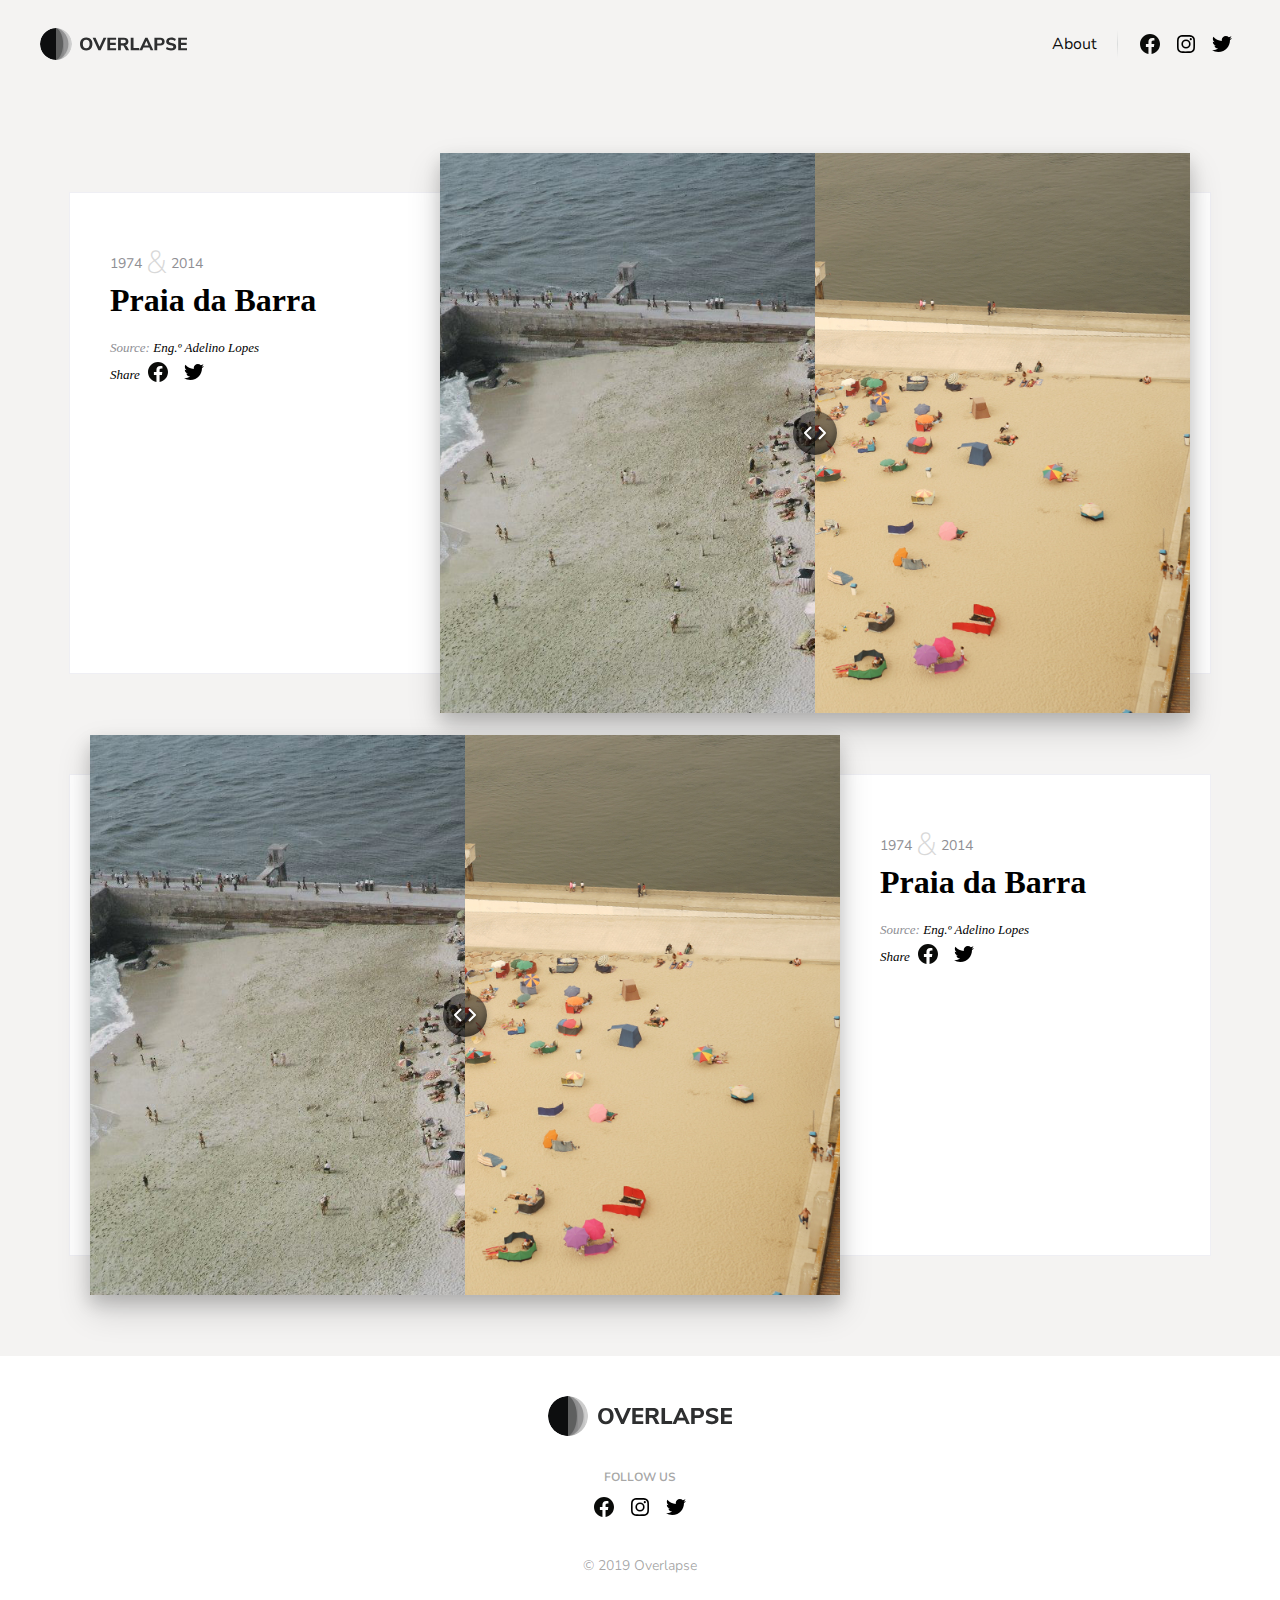
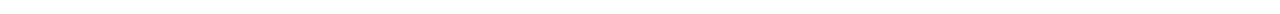
==== index.html @ 109c94f3 "Update index.html" ====
<!DOCTYPE html>
<html lang="en">
    <head>
        <meta charset="utf-8" />
        <meta name="viewport" content="width=device-width, initial-scale=1.0, maximum-scale=1.0" />

        <link rel="stylesheet" href="css/normalize.css" />    
        <link rel="stylesheet" href="css/main.css">
        <script type="text/javascript" src="https://code.jquery.com/jquery-3.3.1.min.js" integrity="sha256-FgpCb/KJQlLNfOu91ta32o/NMZxltwRo8QtmkMRdAu8=" crossorigin="anonymous"></script>

        <title>Overlapse</title>
        <meta name="description" content="Overlapse uses past and present photos to demonstrate how human activity shapes our city." />

        <link rel="shortcut icon" href="/images/components/icons/favicon@2x.png" />
        <link rel="mask-icon" href="/images/components/icons/favicon.svg" color="rgb(252, 177, 0)" />
        <link rel="apple-touch-icon-precomposed" href="/images/components/icons/apple-touch-icon-precomposed.png" />
        <link rel="icon" href="/images/components/icons/apple-touch-icon-precomposed.png" />
        
        <meta property="og:locale" content="en_US" />
        <meta property="og:title" content="Overlapse uses past and present photos to demonstrate how human activity shapes our city." />
        <meta property="og:image" content="https://www.sketch.com/images/layouts/base/social-facebook-52.jpg" />
        <meta property="og:site_name" content="Overlapse" />

        <meta name="twitter:site" content="@overlapse" />
        <meta name="twitter:title" content="Overlapse uses past and present photos to demonstrate how human activity shapes our city." />
        <meta name="twitter:card" content="summary_large_image" />
        <meta name="twitter:image" content="https://www.sketch.com/images/layouts/base/social-twitter-52.jpg" />
    </head>

    <body>
        <header class="header">
            <a href="/" class="logo" title="Overlapse Home">
                <img class="" src="images/overlapse.svg" alt="Overlapse">
            </a>
            <nav role="main-nav">
                <ul class="main-nav-items">
                    <li class="navigation-item"><a class="navigation-link" href="">About</a></li>
                    <li class="navigation-item"><a class="navigation-link" href="https://www.facebook.com/overlapseproject">
                        <img class="social-media-icon" src="images/facebook.svg" alt="Facebook"></a></li>
                    <li class="navigation-item"><a class="navigation-link" href="https://www.instagram.com/overlapseproject/">
                        <img class="social-media-icon" src="images/instagram.svg" alt="Instagram"></a></li>
                    <li class="navigation-item"><a class="navigation-link"href="https://twitter.com/overlapseproject">
                        <img class="social-media-icon" src="images/twitter.svg" alt="Twitter"></a></li>
                </ul>
            </nav>
        </header>

        <div class="container">
            <article class="photo right">
                <div class="info">
                    <div class="year">1974<span class="and">&</span>2014</div>
                    <div class="title">Praia da Barra</div>
                    <div class="source"><span class="source-title">Source: </span>Eng.º Adelino Lopes</div>
                    <div class="share">
                        <span class="share-text">Share</span>
                        <ul class="footer-nav-items">
                            <li class="navigation-item"><a class="navigation-link" href="https://www.facebook.com/overlapseproject">
                                <img class="social-media-icon" src="images/facebook.svg" alt="Facebook"></a></li>
                            <li class="navigation-item"><a class="navigation-link"href="https://twitter.com/overlapseproject">
                                <img class="social-media-icon" src="images/twitter.svg" alt="Twitter"></a></li>
                        </ul>
                    </div>
                </div>
                <div class="ba-slider">
                    <img src="/images/new.jpg" alt="">       
                    <div class="resize">
                      <img src="/images/old.jpg" alt="">
                    </div>
                    <span class="handle"></span>
                </div>
            </article>

            <article class="photo left">
                <div class="info">
                    <div class="year">1974<span class="and">&</span>2014</div>
                    <div class="title">Praia da Barra</div>
                    <div class="source"><span class="source-title">Source: </span>Eng.º Adelino Lopes</div>
                    <div class="share">
                        <span class="share-text">Share</span>
                        <ul class="footer-nav-items">
                            <li class="navigation-item"><a class="navigation-link" href="https://www.facebook.com/overlapseproject">
                                <img class="social-media-icon" src="images/facebook.svg" alt="Facebook"></a></li>
                            <li class="navigation-item"><a class="navigation-link"href="https://twitter.com/overlapseproject">
                                <img class="social-media-icon" src="images/twitter.svg" alt="Twitter"></a></li>
                        </ul>
                    </div>
                </div>
                <div class="ba-slider">
                    <img src="/images/new.jpg" alt="">       
                    <div class="resize">
                      <img src="/images/old.jpg" alt="">
                    </div>
                    <span class="handle"></span>
                </div>
            </article>
        </div>
        
        <footer class="main-footer" role="contentinfo">
            <a href="/" title="Overlapse Home">
                <img class="" src="images/overlapse.svg" height="40px" alt="Overlapse"></a>
            <span class="follow-us">Follow Us</span>
            <ul class="footer-nav-items">
                <li class="navigation-item"><a class="navigation-link" href="https://www.facebook.com/overlapseproject">
                    <img class="social-media-icon" src="images/facebook.svg" alt="Facebook"></a></li>
                <li class="navigation-item"><a class="navigation-link" href="https://www.instagram.com/overlapseproject/">
                    <img class="social-media-icon" src="images/instagram.svg" alt="Instagram"></a></li>
                <li class="navigation-item"><a class="navigation-link"href="https://twitter.com/overlapseproject">
                    <img class="social-media-icon" src="images/twitter.svg" alt="Twitter"></a></li>
            </ul>
            <span class="copyright">&copy; 2019 Overlapse</span>
        </footer>
        <script type="text/javascript" src="js/main.js"></script>
    </body>
</html>
---- css/main.css ----
@import url('https://fonts.googleapis.com/css?family=Nunito+Sans:200,200i,300,300i,400,400i,600,600i,700,700i,800,800i,900,900i&display=swap');
@import url('https://fonts.googleapis.com/css?family=Noto+Serif&display=swap');

a:link, a:visited, a:active {
    color: rgba(0, 0, 0, 0.95);
    text-decoration: none;
}

a:hover {
    color: rgba(0, 0, 0, 0.95);
}

ul {
    list-style-type: none;
    padding: 0;
    margin: 0;
}

body {
    background-color: #f4f3f2;
    font-family: 'Nunito Sans', sans-serif;
}

.header {
    position: relative;
	z-index: 99999;
	display: -webkit-box;
	display: -ms-flexbox;
	display: flex;
	-webkit-box-pack: justify;
	-ms-flex-pack: justify;
    justify-content: space-between;
    padding: 28px 40px 28px 40px;
}

.main-nav-items {
    display: -webkit-box;
    display: -moz-box;
    display: -ms-flexbox;
    display: -webkit-flex;
    display: flex;
}

.navigation-item {
    padding: 4px 6px 4px 6px;
}

.navigation-item:first-of-type {
    line-height: 24px;
}

.navigation-link {
    display: inline-block;
}

.main-nav-items li:first-of-type::after {
    content: "";
    width: 1px;
    height: 28px;
    margin: 0px 8px 0 20px;
    background-image: linear-gradient(to bottom, rgba(218, 220, 220, 0), #dadcdc 50%, rgba(218, 220, 220, 0));
    float: right;
    position: relative;
    top: -2px;
}

.logo {
    height: 32px;
}

.main-footer {
    background-color: white;
    color: rgba(0, 0, 0, 0.35);
    padding: 40px 0;
    text-align: center;
}

.footer-nav-items {
    display: inline-flex;
}

.follow-us {
    font-size: 12px;
    font-weight: 700;
    text-transform: uppercase;
    margin: 30px 0 6px 0;
}

.copyright {
    font-size: 14px;
    font-weight: normal;
    margin-top: 28px;
}

span {
    display: block;
}

.container {
    margin: 0 40px;
}

.photo {
    max-width: 1140px;
    height: 480px;
    border: solid 1px rgba(25, 25, 100, 0.07);
    background-color: #ffffff;
    margin: 100px auto;
    display: flex;
    position: relative;
}

.info {
    width: 290px;
    max-height: 388px;
    margin: 52px 40px 40px 40px;
}

.year {
    font-size: 14px;
    color: #8e8e93;
    display: flex;
    align-items: center;
}

.title {
    font-family: NotoSerif, serif;
    font-size: 32px;
    font-weight: 700;
}

.source {
    font-family: NotoSerif, serif;
    font-size: 13px;
    font-style: italic;
    margin-top: 22px;
}

.source-title {
    color: #8e8e93;
    display: inline;
}

.share-text {
    font-family: NotoSerif, serif;
    font-size: 13px;
    font-style: italic;
}

.and {
    margin: 0 4px 0 4px;
    font-size: 32px;
    color: #D8D8D8;
    font-weight: 200;
}

.share {
    display: flex;
    align-items: center;
}

.right .info {
    order: 1;
}

.right .ba-slider {
    order: 2;
    margin-right: 20px;
}

.left .info {
    order: 2;
}

.left .ba-slider {
    order: 1;
    margin-left: 20px;
}

.ba-slider {
    max-width: 750px;
    position: relative;
    overflow: hidden;
    height: 560px;
    top: -40px;
    box-shadow: 0 8px 16px 0 rgba(0, 0, 0, 0.16), 0 16px 32px 0 rgba(0, 0, 0, 0.16);
}
 
.ba-slider img {
    width: 100%;
    display: block;
    object-fit: cover;
    height: 100%;
}
 
.resize {
    position: absolute;
    top:0;
    left: 0;
    height: 100%;
    width: 50%;
    overflow: hidden;
}

.handle { /* Thin line seperator */
  position: absolute; 
  left: 50%;
  top: 0;
  bottom: 0;
}
 
.handle:after {  /* Big orange knob  */
    cursor: ew-resize;
    position: absolute;
    top: 50%;
    width: 44px;
    height: 44px;
    margin: -22px 0 0 -22px;
    content:'';
    border-radius: 50%;
    transition: all 0.3s ease;
    box-shadow: inset 0 -4px 8px 0 rgba(0, 0, 0, 0.4), 0 4px 8px 0 rgba(0, 0, 0, 0.2);
    background: url(../images/chevrons.svg), linear-gradient(to bottom, rgba(0, 0, 0, 0.4), rgba(0, 0, 0, 0.6));
    background-size: 28px 28px, 100%;
    background-position: center;
    background-repeat: no-repeat;
}

/*.draggable:after {
    cursor: grabbing;
}*/
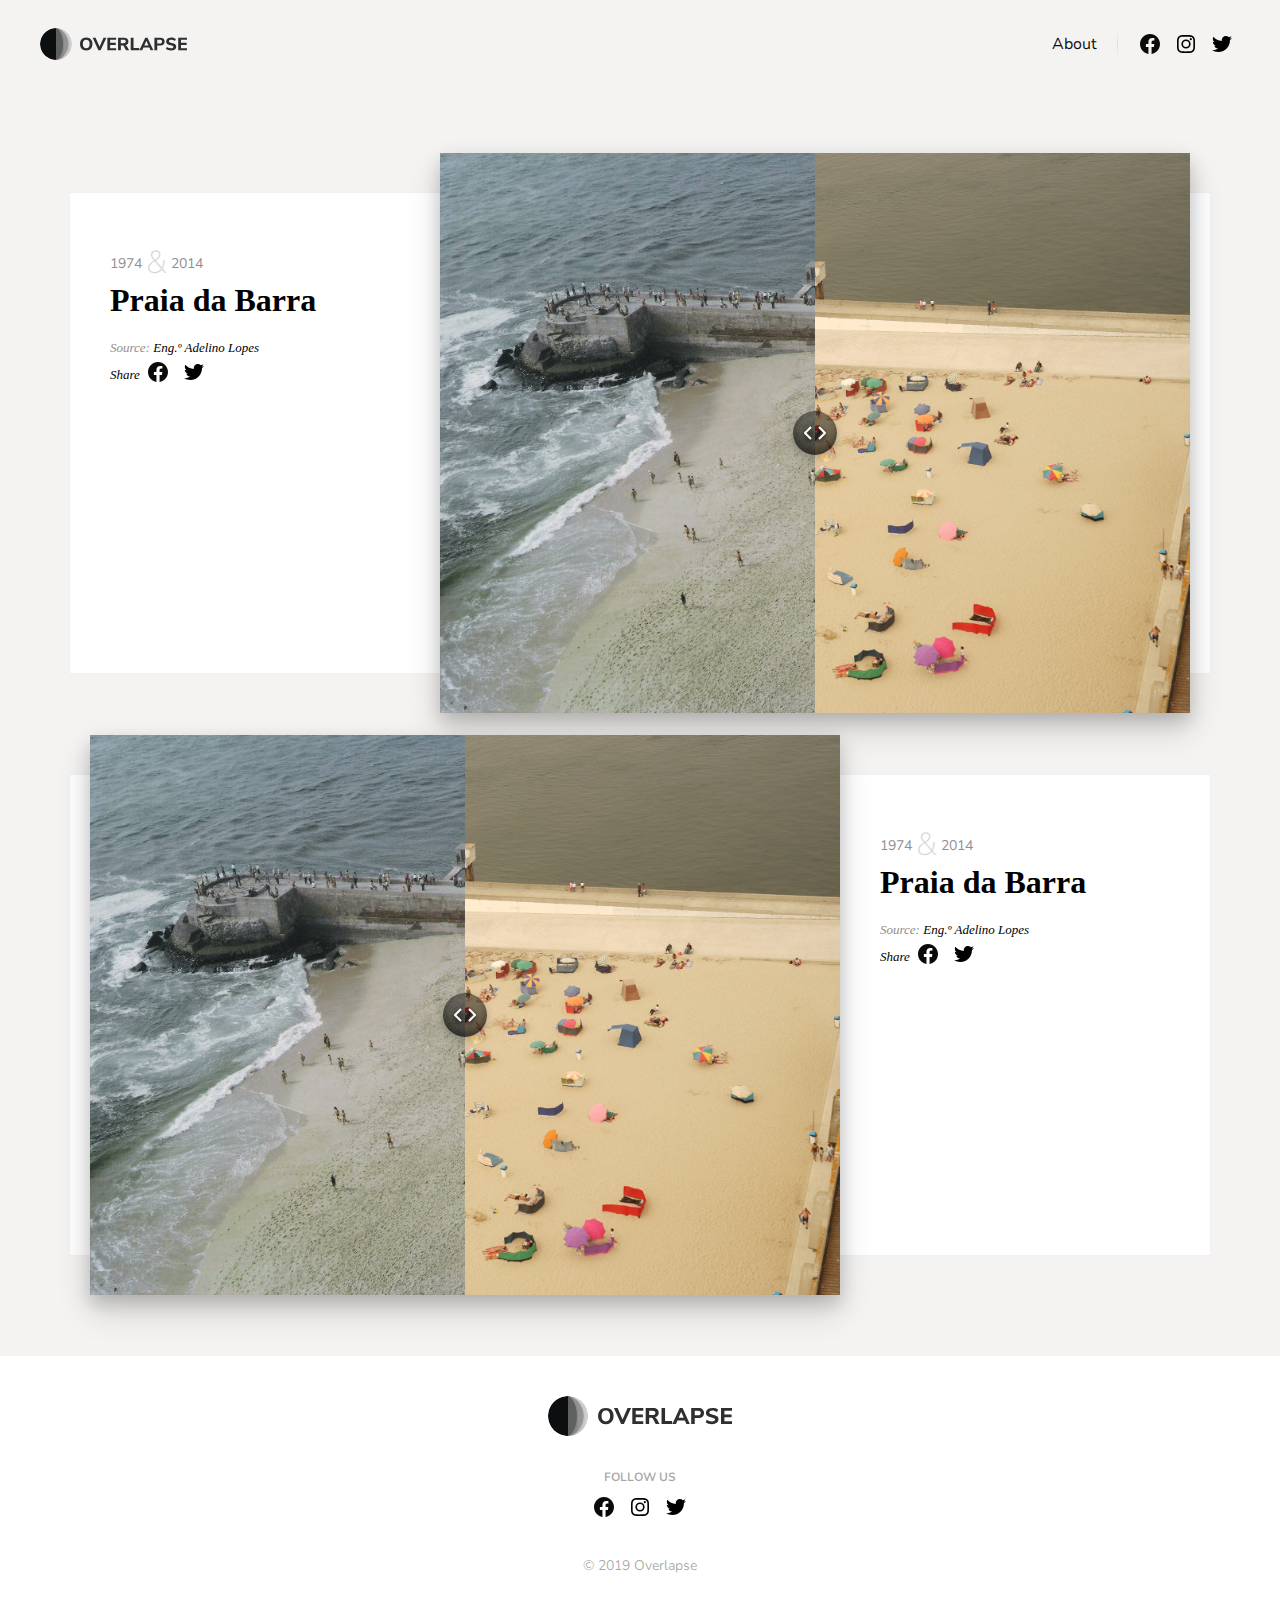
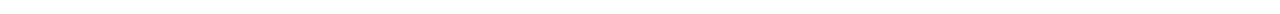
==== commit 46a23317: "Update index.html" ====
--- a/index.html
+++ b/index.html
@@ -62,9 +62,9 @@
                     </div>
                 </div>
                 <div class="ba-slider">
-                    <img src="/images/new.jpg" alt="">       
+                    <img src="images/new.jpg" alt="">       
                     <div class="resize">
-                      <img src="/images/old.jpg" alt="">
+                      <img src="images/old.jpg" alt="">
                     </div>
                     <span class="handle"></span>
                 </div>
@@ -86,9 +86,9 @@
                     </div>
                 </div>
                 <div class="ba-slider">
-                    <img src="/images/new.jpg" alt="">       
+                    <img src="images/new.jpg" alt="">       
                     <div class="resize">
-                      <img src="/images/old.jpg" alt="">
+                      <img src="images/old.jpg" alt="">
                     </div>
                     <span class="handle"></span>
                 </div>
@@ -109,6 +109,6 @@
             </ul>
             <span class="copyright">&copy; 2019 Overlapse</span>
         </footer>
-        <script type="text/javascript" src="js/main.js"></script>
+        <script type="text/javascript" src="js/script.js"></script>
     </body>
 </html>
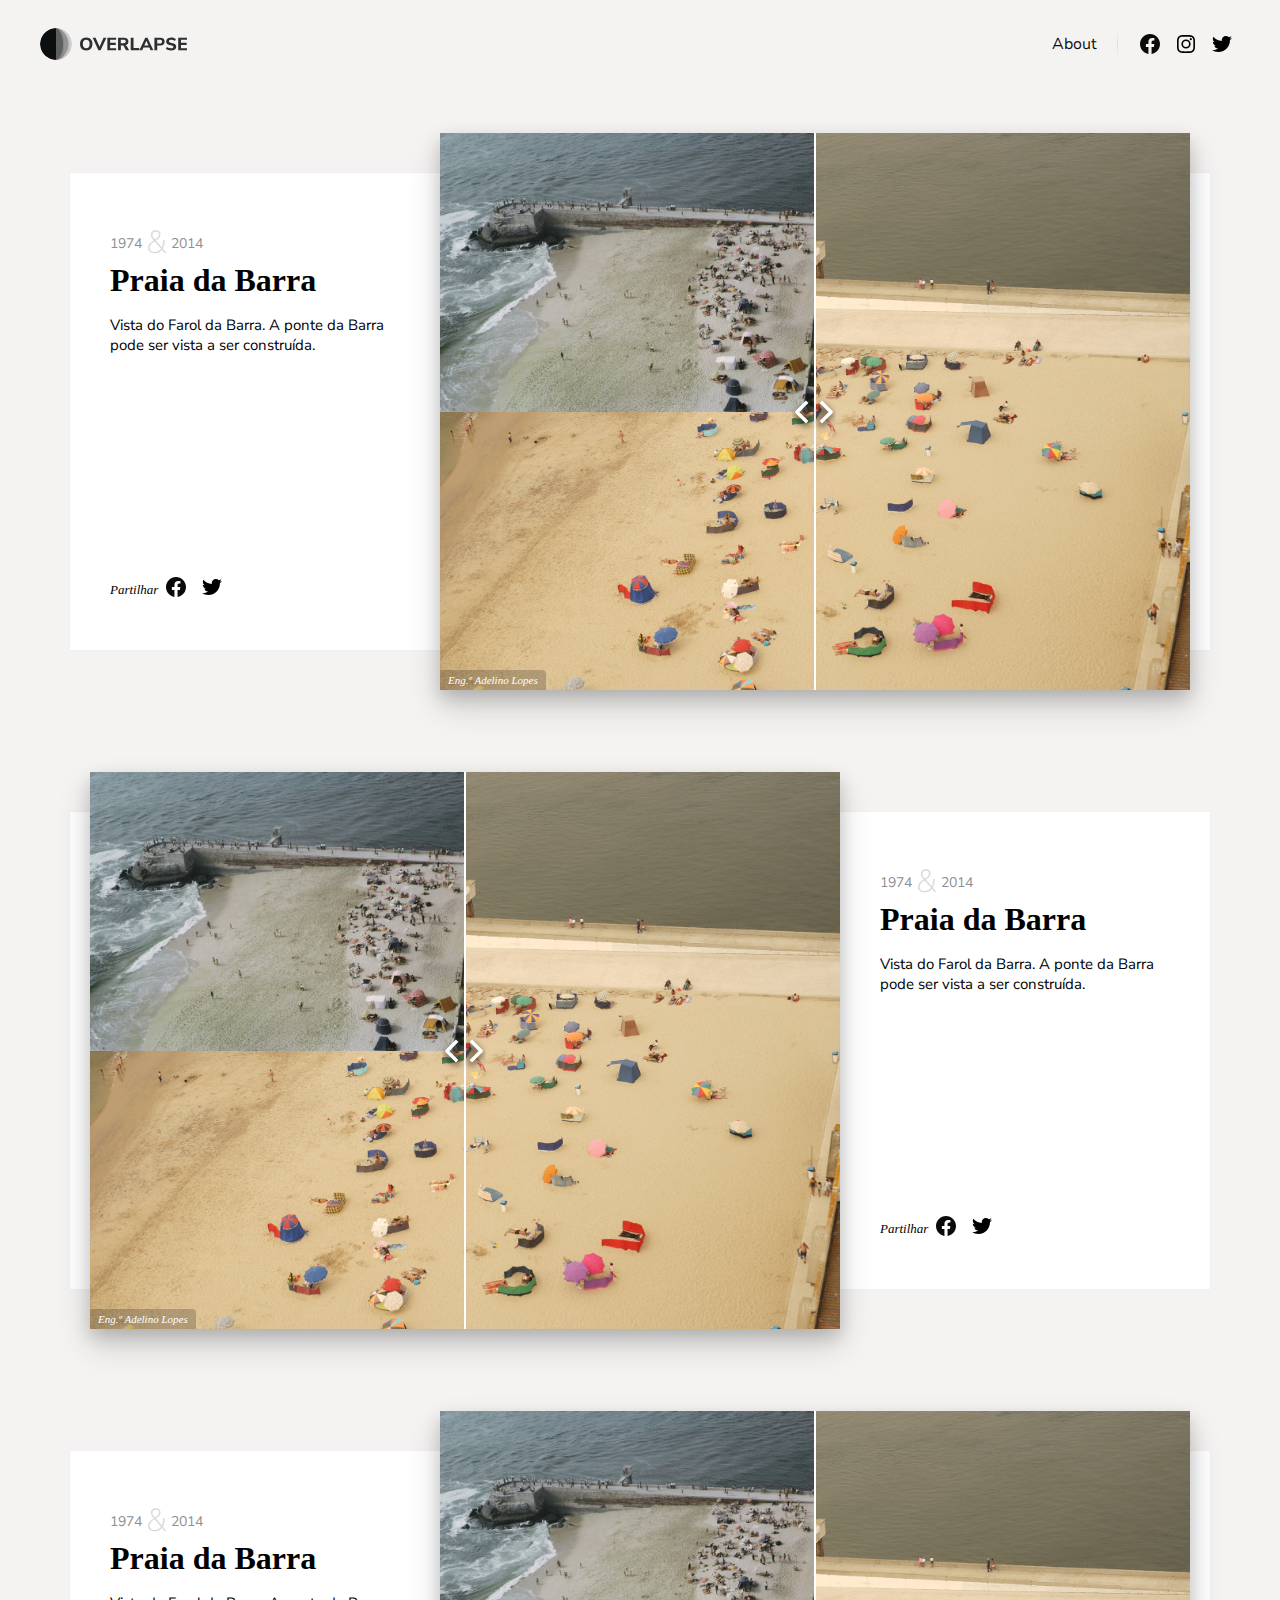
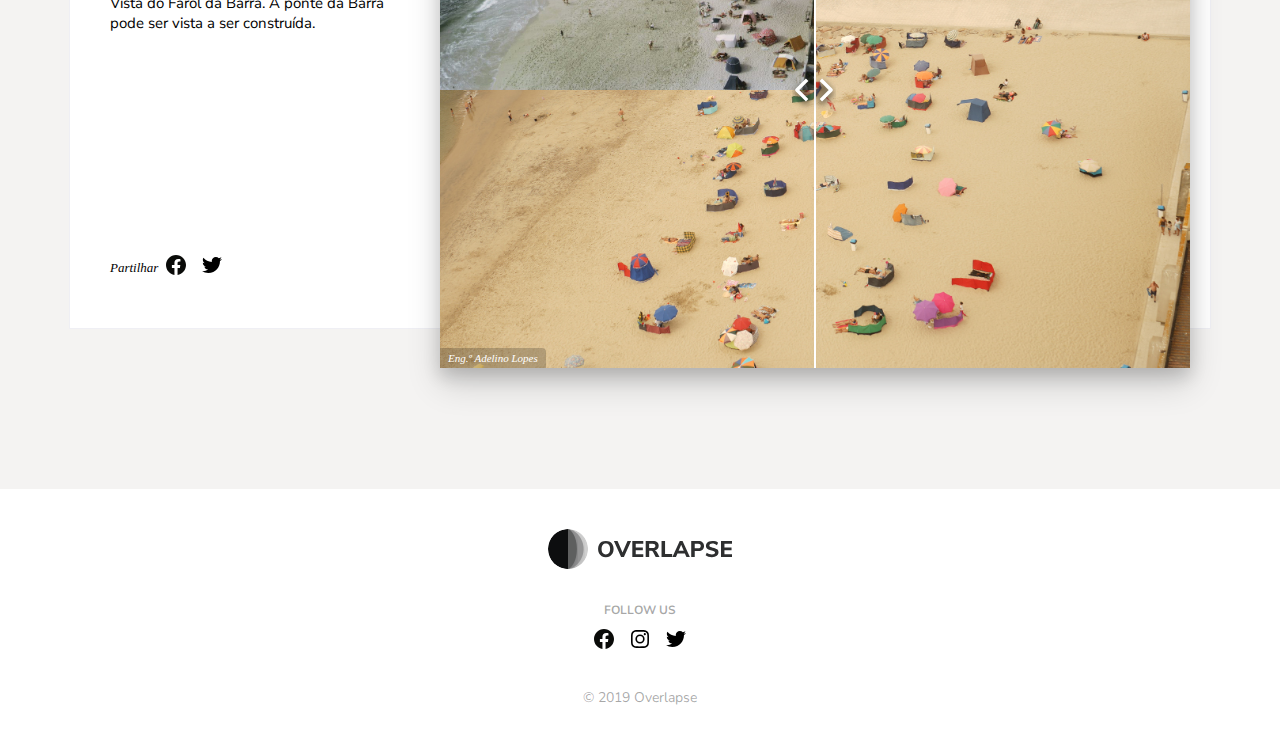
==== commit 967c18d9: "Update html and css" ====
--- a/index.html
+++ b/index.html
@@ -47,12 +47,39 @@
 
         <div class="container">
             <article class="photo right">
+                    <div class="info">
+                        <div class="year">1974<span class="and">&</span>2014</div>
+                        <div class="title">Praia da Barra</div>
+                        <div class="description">Vista do Farol da Barra. A ponte da Barra pode ser vista a ser construída.</div>
+                        <div class="share">
+                            <span class="share-text">Partilhar</span>
+                            <ul class="footer-nav-items">
+                                <li class="navigation-item"><a class="navigation-link" href="https://www.facebook.com/overlapseproject">
+                                    <img class="social-media-icon" src="images/facebook.svg" alt="Facebook"></a></li>
+                                <li class="navigation-item"><a class="navigation-link"href="https://twitter.com/overlapseproject">
+                                    <img class="social-media-icon" src="images/twitter.svg" alt="Twitter"></a></li>
+                            </ul>
+                        </div>
+                    </div>
+                <div class="ba-slider">
+                    <img src="images/new.jpg" alt="">       
+                    <div class="resize">
+                      <img src="images/old.jpg" alt="">
+                      <div class="source">Eng.º Adelino Lopes</div>
+                    </div>
+                    <span class="handle">
+
+                    </span>
+                </div>
+            </article>
+
+            <article class="photo left">
                 <div class="info">
                     <div class="year">1974<span class="and">&</span>2014</div>
                     <div class="title">Praia da Barra</div>
-                    <div class="source"><span class="source-title">Source: </span>Eng.º Adelino Lopes</div>
+                    <div class="description">Vista do Farol da Barra. A ponte da Barra pode ser vista a ser construída.</div>
                     <div class="share">
-                        <span class="share-text">Share</span>
+                        <span class="share-text">Partilhar</span>
                         <ul class="footer-nav-items">
                             <li class="navigation-item"><a class="navigation-link" href="https://www.facebook.com/overlapseproject">
                                 <img class="social-media-icon" src="images/facebook.svg" alt="Facebook"></a></li>
@@ -64,19 +91,22 @@
                 <div class="ba-slider">
                     <img src="images/new.jpg" alt="">       
                     <div class="resize">
-                      <img src="images/old.jpg" alt="">
+                    <img src="images/old.jpg" alt="">
+                    <div class="source">Eng.º Adelino Lopes</div>
                     </div>
-                    <span class="handle"></span>
+                    <span class="handle">
+
+                    </span>
                 </div>
             </article>
 
-            <article class="photo left">
+            <article class="photo right">
                 <div class="info">
                     <div class="year">1974<span class="and">&</span>2014</div>
                     <div class="title">Praia da Barra</div>
-                    <div class="source"><span class="source-title">Source: </span>Eng.º Adelino Lopes</div>
+                    <div class="description">Vista do Farol da Barra. A ponte da Barra pode ser vista a ser construída.</div>
                     <div class="share">
-                        <span class="share-text">Share</span>
+                        <span class="share-text">Partilhar</span>
                         <ul class="footer-nav-items">
                             <li class="navigation-item"><a class="navigation-link" href="https://www.facebook.com/overlapseproject">
                                 <img class="social-media-icon" src="images/facebook.svg" alt="Facebook"></a></li>
@@ -88,9 +118,12 @@
                 <div class="ba-slider">
                     <img src="images/new.jpg" alt="">       
                     <div class="resize">
-                      <img src="images/old.jpg" alt="">
+                    <img src="images/old.jpg" alt="">
+                    <div class="source">Eng.º Adelino Lopes</div>
                     </div>
-                    <span class="handle"></span>
+                    <span class="handle">
+
+                    </span>
                 </div>
             </article>
         </div>
@@ -109,6 +142,6 @@
             </ul>
             <span class="copyright">&copy; 2019 Overlapse</span>
         </footer>
-        <script type="text/javascript" src="js/script.js"></script>
+        <script type="text/javascript" src="js/main.js"></script>
     </body>
-</html>
+</html>--- a/css/main.css
+++ b/css/main.css
@@ -1,5 +1,4 @@
-@import url('https://fonts.googleapis.com/css?family=Nunito+Sans:200,200i,300,300i,400,400i,600,600i,700,700i,800,800i,900,900i&display=swap');
-@import url('https://fonts.googleapis.com/css?family=Noto+Serif&display=swap');
+@import url('https://fonts.googleapis.com/css?family=Noto+Serif:400,400i,700,700i|Nunito+Sans:200,200i,300,300i,400,400i,600,600i,700,700i,800,800i,900,900i&display=swap');
 
 a:link, a:visited, a:active {
     color: rgba(0, 0, 0, 0.95);
@@ -19,6 +18,9 @@
 body {
     background-color: #f4f3f2;
     font-family: 'Nunito Sans', sans-serif;
+    -webkit-font-smoothing: antialiased;
+    -moz-osx-font-smoothing: grayscale;
+    text-rendering: optimizeLegibility;
 }
 
 .header {
@@ -102,18 +104,23 @@
 
 .photo {
     max-width: 1140px;
-    height: 480px;
+    /*height: 480px;*/
     border: solid 1px rgba(25, 25, 100, 0.07);
     background-color: #ffffff;
-    margin: 100px auto;
-    display: flex;
-    position: relative;
+    margin: 160px auto;
+    display: flex;
+    position: relative;
+}
+
+.photo:first-child {
+    margin-top: 80px;
 }
 
 .info {
-    width: 290px;
-    max-height: 388px;
+    max-width: 290px;
+    /*max-height: 388px;*/
     margin: 52px 40px 40px 40px;
+    position: relative;
 }
 
 .year {
@@ -129,16 +136,24 @@
     font-weight: 700;
 }
 
+.description {
+    margin-top: 16px;
+    font-size: 15px;
+    line-height: 20px;
+    margin-bottom: 60px;
+}
+
 .source {
     font-family: NotoSerif, serif;
-    font-size: 13px;
+    color: #FFF;
+    font-size: 11px;
     font-style: italic;
-    margin-top: 22px;
-}
-
-.source-title {
-    color: #8e8e93;
-    display: inline;
+    position: absolute;
+    bottom: 0;
+    padding: 4px 8px;
+    border-radius: 0 4px 0 0;
+    background-color: rgba(0, 0, 0, 0.2);
+    white-space: nowrap;
 }
 
 .share-text {
@@ -157,40 +172,38 @@
 .share {
     display: flex;
     align-items: center;
-}
-
-.right .info {
-    order: 1;
+    position: absolute;
+    bottom: 0;
 }
 
 .right .ba-slider {
-    order: 2;
     margin-right: 20px;
 }
 
-.left .info {
-    order: 2;
+.left {
+    flex-direction: row-reverse;
 }
 
 .left .ba-slider {
-    order: 1;
     margin-left: 20px;
 }
 
 .ba-slider {
     max-width: 750px;
+    height: 100%;
+    margin: -40px 0 -40px 0;
     position: relative;
     overflow: hidden;
-    height: 560px;
-    top: -40px;
+    /*height: 560px;
+    top: -40px;*/
     box-shadow: 0 8px 16px 0 rgba(0, 0, 0, 0.16), 0 16px 32px 0 rgba(0, 0, 0, 0.16);
 }
  
 .ba-slider img {
     width: 100%;
     display: block;
-    object-fit: cover;
-    height: 100%;
+    /*object-fit: cover;
+    height: 100%;*/
 }
  
 .resize {
@@ -207,25 +220,53 @@
   left: 50%;
   top: 0;
   bottom: 0;
+  width: 2px;
+  background: #fff;
+  margin-left: -1px;
 }
  
 .handle:after {  /* Big orange knob  */
     cursor: ew-resize;
     position: absolute;
-    top: 50%;
     width: 44px;
-    height: 44px;
-    margin: -22px 0 0 -22px;
-    content:'';
-    border-radius: 50%;
-    transition: all 0.3s ease;
-    box-shadow: inset 0 -4px 8px 0 rgba(0, 0, 0, 0.4), 0 4px 8px 0 rgba(0, 0, 0, 0.2);
-    background: url(../images/chevrons.svg), linear-gradient(to bottom, rgba(0, 0, 0, 0.4), rgba(0, 0, 0, 0.6));
-    background-size: 28px 28px, 100%;
+    height: 100%;
+    margin-left: -22px;
+    content: '';
+    background: url(../images/chevrons.svg);
+    background-size: 48px 48px, 100%;
     background-position: center;
     background-repeat: no-repeat;
 }
 
-/*.draggable:after {
-    cursor: grabbing;
-}*/
+@media (max-width: 512px) and (min-width: 0px) {
+    .header {
+        padding: 20px 16px;
+    }
+
+    .container {
+        margin: 0;
+    }
+
+    .photo {
+        flex-direction: column-reverse;
+    }
+
+    .right .ba-slider {
+        margin-right: 0;
+    }
+
+    .left .ba-slider {
+        margin-left: 0;
+    }
+
+    .info {
+        width: 100%;
+        max-height: 100%;
+        margin: 16px;
+    }
+
+    .ba-slider {
+        top: 0;
+        left: -16px;
+    }
+}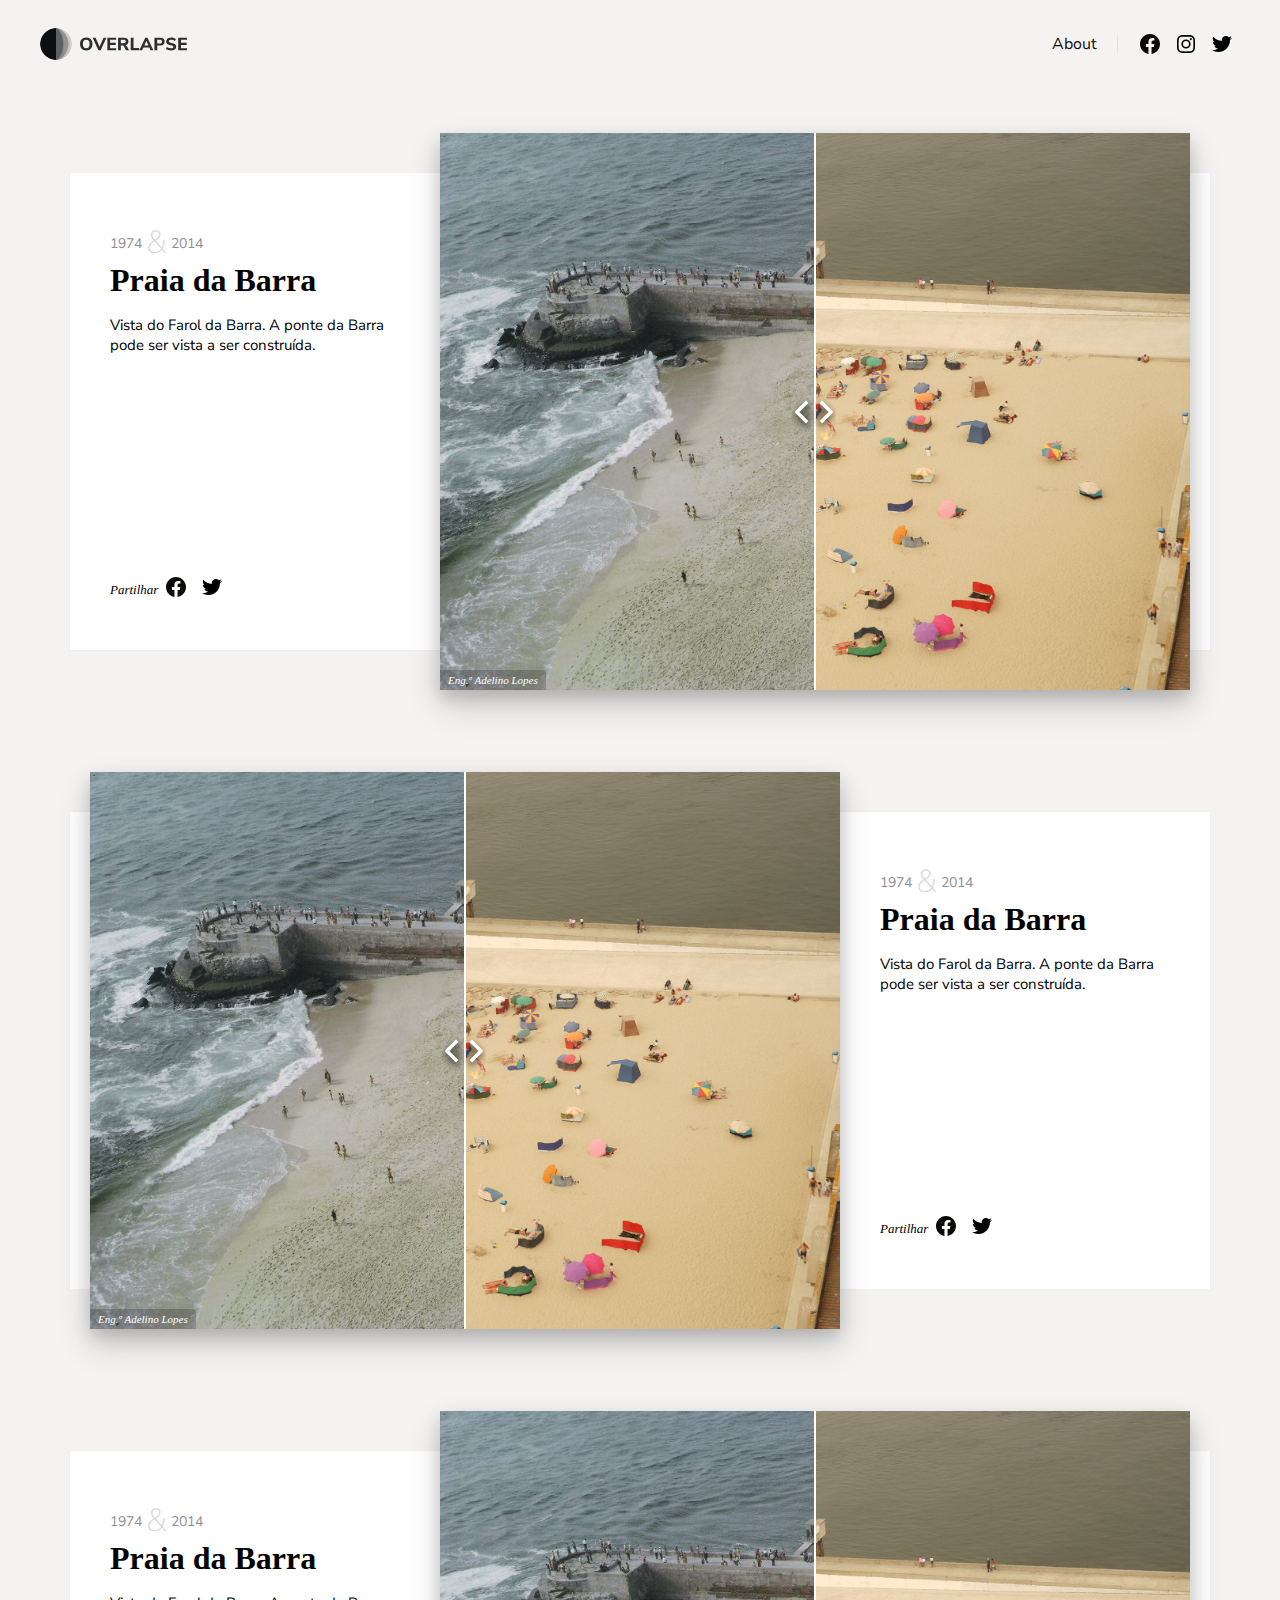
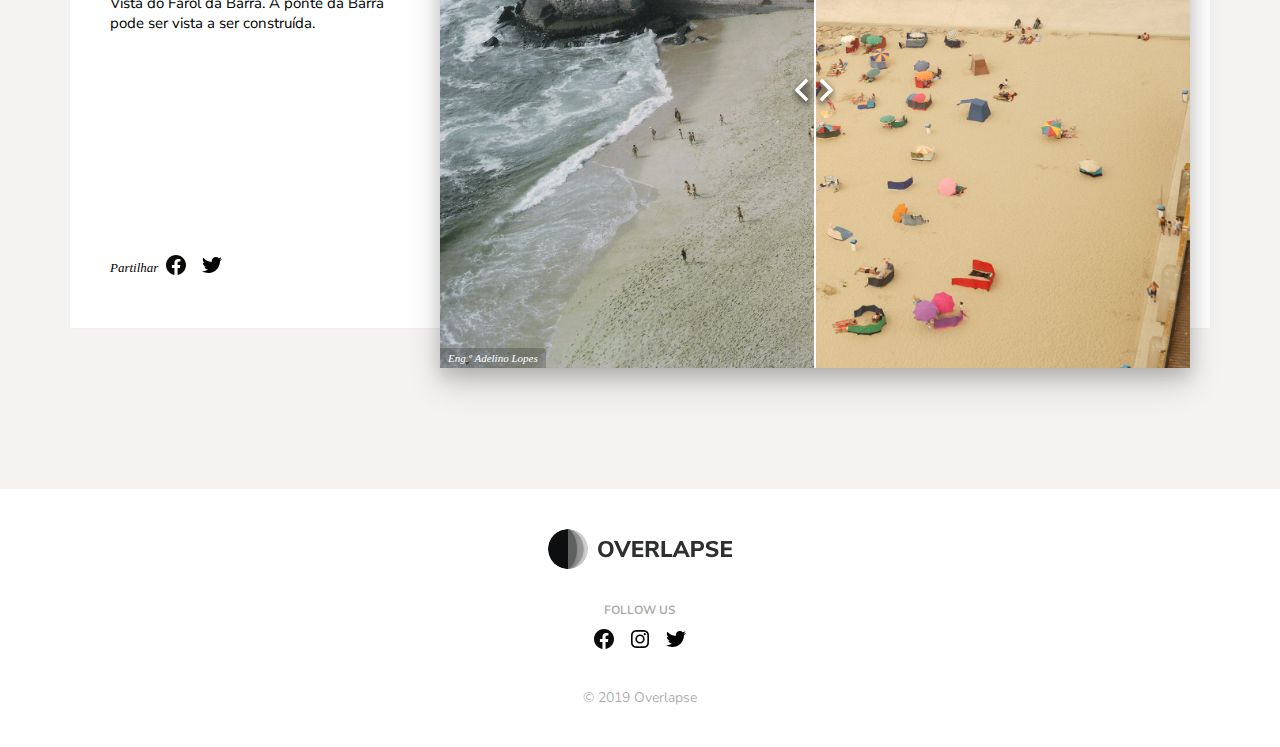
==== commit c50df1b1: "Changed index.html, script.js, and main.css" ====
--- a/index.html
+++ b/index.html
@@ -142,6 +142,6 @@
             </ul>
             <span class="copyright">&copy; 2019 Overlapse</span>
         </footer>
-        <script type="text/javascript" src="js/main.js"></script>
+        <script type="text/javascript" src="js/script.js"></script>
     </body>
 </html>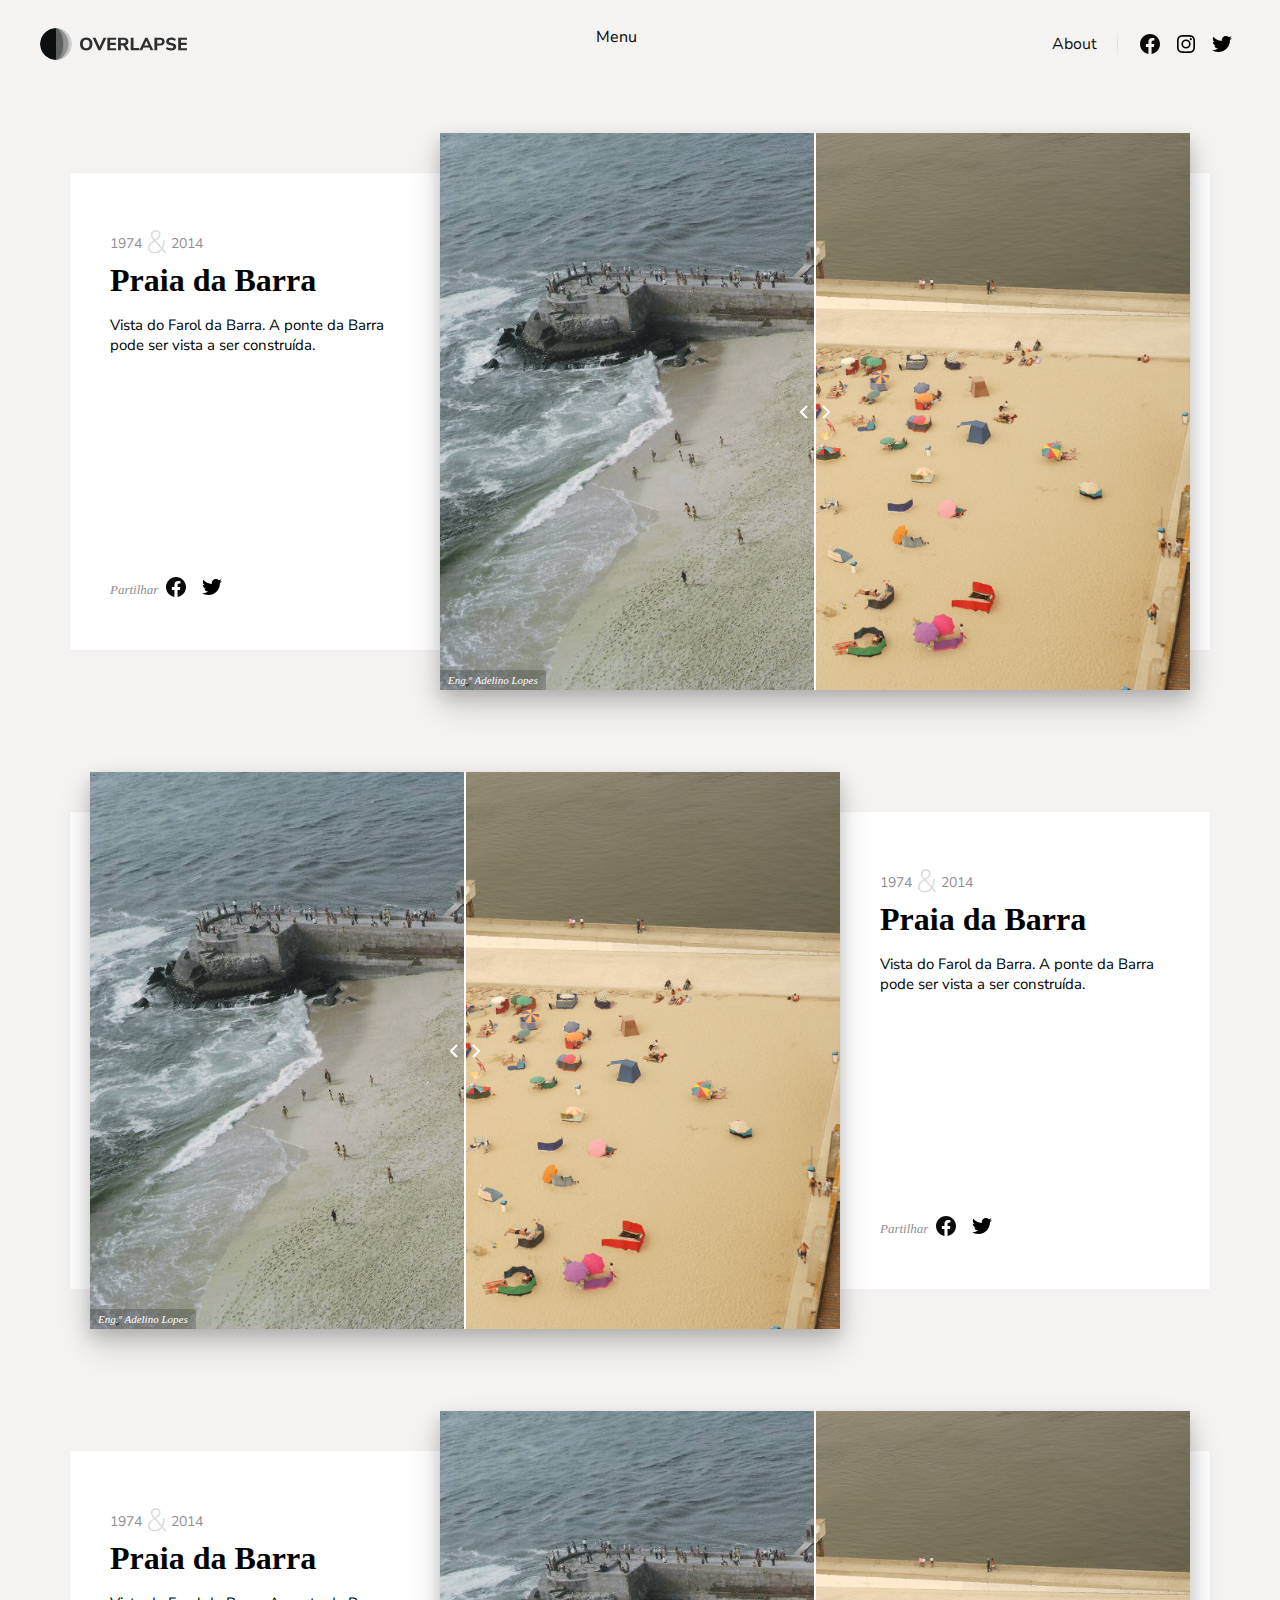
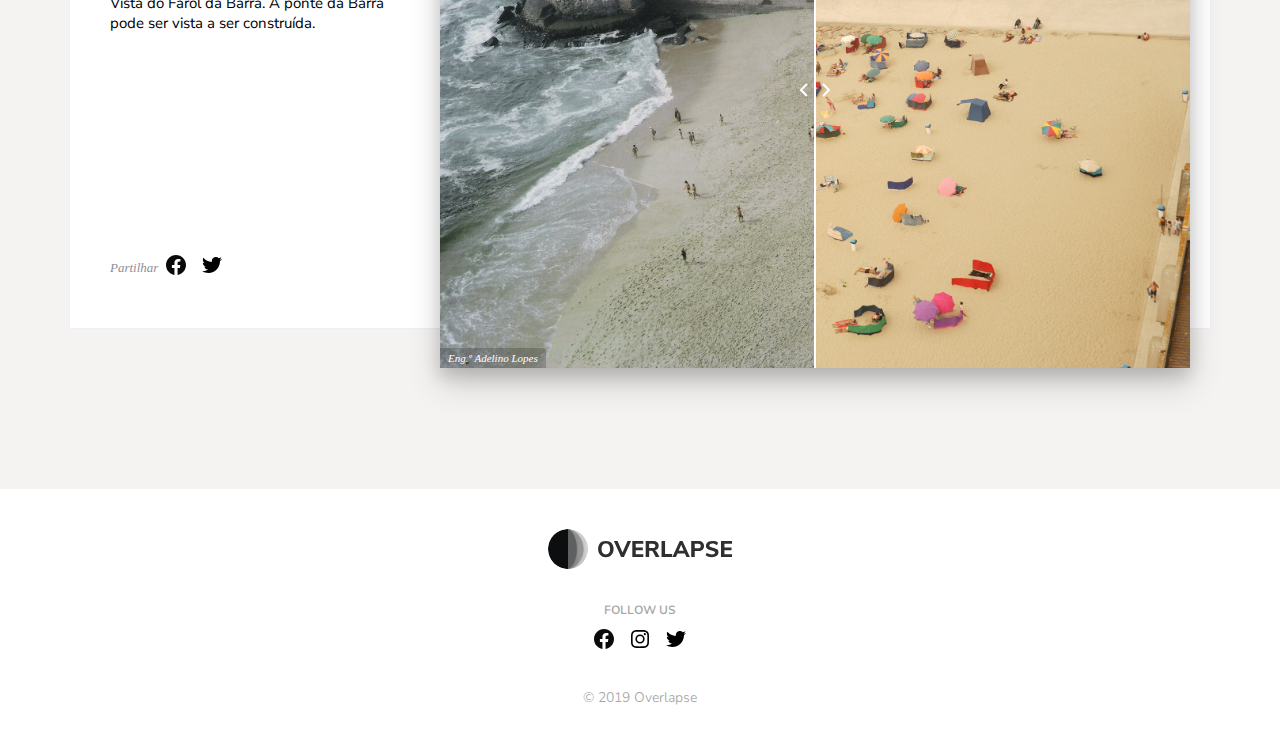
==== commit 9542b68d: "Changed the before/after element" ====
--- a/index.html
+++ b/index.html
@@ -18,13 +18,13 @@
         
         <meta property="og:locale" content="en_US" />
         <meta property="og:title" content="Overlapse uses past and present photos to demonstrate how human activity shapes our city." />
-        <meta property="og:image" content="https://www.sketch.com/images/layouts/base/social-facebook-52.jpg" />
+        <meta property="og:image" content="/images/layouts/base/social-facebook-52.jpg" />
         <meta property="og:site_name" content="Overlapse" />
 
         <meta name="twitter:site" content="@overlapse" />
         <meta name="twitter:title" content="Overlapse uses past and present photos to demonstrate how human activity shapes our city." />
         <meta name="twitter:card" content="summary_large_image" />
-        <meta name="twitter:image" content="https://www.sketch.com/images/layouts/base/social-twitter-52.jpg" />
+        <meta name="twitter:image" content="/images/layouts/base/social-twitter-52.jpg" />
     </head>
 
     <body>
@@ -32,6 +32,7 @@
             <a href="/" class="logo" title="Overlapse Home">
                 <img class="" src="images/overlapse.svg" alt="Overlapse">
             </a>
+            <span class="nav-toggle">Menu</span>
             <nav role="main-nav">
                 <ul class="main-nav-items">
                     <li class="navigation-item"><a class="navigation-link" href="">About</a></li>
@@ -67,9 +68,11 @@
                       <img src="images/old.jpg" alt="">
                       <div class="source">Eng.º Adelino Lopes</div>
                     </div>
-                    <span class="handle">
-
-                    </span>
+                    <div class="handle">
+                        <span class="ba-chevron ba-left"></span>
+                        <div class="ba-bar"></div>
+                        <span class="ba-chevron ba-right"></span>
+                    </div>
                 </div>
             </article>
 
@@ -94,9 +97,11 @@
                     <img src="images/old.jpg" alt="">
                     <div class="source">Eng.º Adelino Lopes</div>
                     </div>
-                    <span class="handle">
-
-                    </span>
+                    <div class="handle">
+                        <span class="ba-chevron ba-left"></span>
+                        <div class="ba-bar"></div>
+                        <span class="ba-chevron ba-right"></span>
+                    </div>
                 </div>
             </article>
 
@@ -121,9 +126,11 @@
                     <img src="images/old.jpg" alt="">
                     <div class="source">Eng.º Adelino Lopes</div>
                     </div>
-                    <span class="handle">
-
-                    </span>
+                    <div class="handle">
+                        <span class="ba-chevron ba-left"></span>
+                        <div class="ba-bar"></div>
+                        <span class="ba-chevron ba-right"></span>
+                    </div>
                 </div>
             </article>
         </div>
--- a/css/main.css
+++ b/css/main.css
@@ -64,6 +64,10 @@
     float: right;
     position: relative;
     top: -2px;
+}
+
+.nav-toggle {
+    display: none;
 }
 
 .logo {
@@ -160,6 +164,7 @@
     font-family: NotoSerif, serif;
     font-size: 13px;
     font-style: italic;
+    color: #8E8E93;
 }
 
 .and {
@@ -215,27 +220,47 @@
     overflow: hidden;
 }
 
-.handle { /* Thin line seperator */
+.handle {
   position: absolute; 
   left: 50%;
   top: 0;
   bottom: 0;
-  width: 2px;
-  background: #fff;
-  margin-left: -1px;
-}
- 
-.handle:after {  /* Big orange knob  */
-    cursor: ew-resize;
-    position: absolute;
-    width: 44px;
-    height: 100%;
-    margin-left: -22px;
-    content: '';
-    background: url(../images/chevrons.svg);
-    background-size: 48px 48px, 100%;
+  margin-left: -21px;
+  display: flex;
+  align-items: center;
+  cursor: col-resize;
+}
+
+.ba-chevron {
+    width: 16px;
+    height: 16px;
+    background: url(../images/chevron.svg);
+    background-size: 16px 16px;
     background-position: center;
     background-repeat: no-repeat;
+    padding: 2px;
+}
+
+.ba-chevron.ba-right {
+	transform: rotate(180deg);
+}
+
+.ba-bar {
+    width: 2px;
+    height: 100%;
+    background: #fff;
+}
+
+@media (max-width: 768px) and (min-width: 513px) {
+
+    .container {
+        margin: 0 20px;
+    }
+
+    .header {
+        padding: 20px;
+    }
+
 }
 
 @media (max-width: 512px) and (min-width: 0px) {
@@ -249,6 +274,27 @@
 
     .photo {
         flex-direction: column-reverse;
+        margin: 40px 0;
+        border-style: none;
+        border-bottom: solid 1px rgba(25, 25, 100, 0.07);
+        text-align: center;
+    }
+
+    .photo:first-child {
+        margin-top: 0;
+    }
+
+    .info {
+        max-width: 100%;
+        max-height: 100%;
+        margin: 16px 20px;
+    }
+
+    .ba-slider {
+        top: 0;
+        left: 0;
+        margin: 0;
+        box-shadow: none;
     }
 
     .right .ba-slider {
@@ -257,16 +303,25 @@
 
     .left .ba-slider {
         margin-left: 0;
-    }
-
-    .info {
-        width: 100%;
-        max-height: 100%;
-        margin: 16px;
-    }
-
-    .ba-slider {
-        top: 0;
-        left: -16px;
-    }
+        /*test*/
+    }
+
+    .description {
+        margin-bottom: 16px;
+        margin-top: 12px;
+    }
+
+    .share {
+        position: relative;
+        justify-content: center;
+    }
+
+    .year {
+        justify-content: center;
+    }
+
+    .title {
+        font-size: 28px;
+    }
+    
 }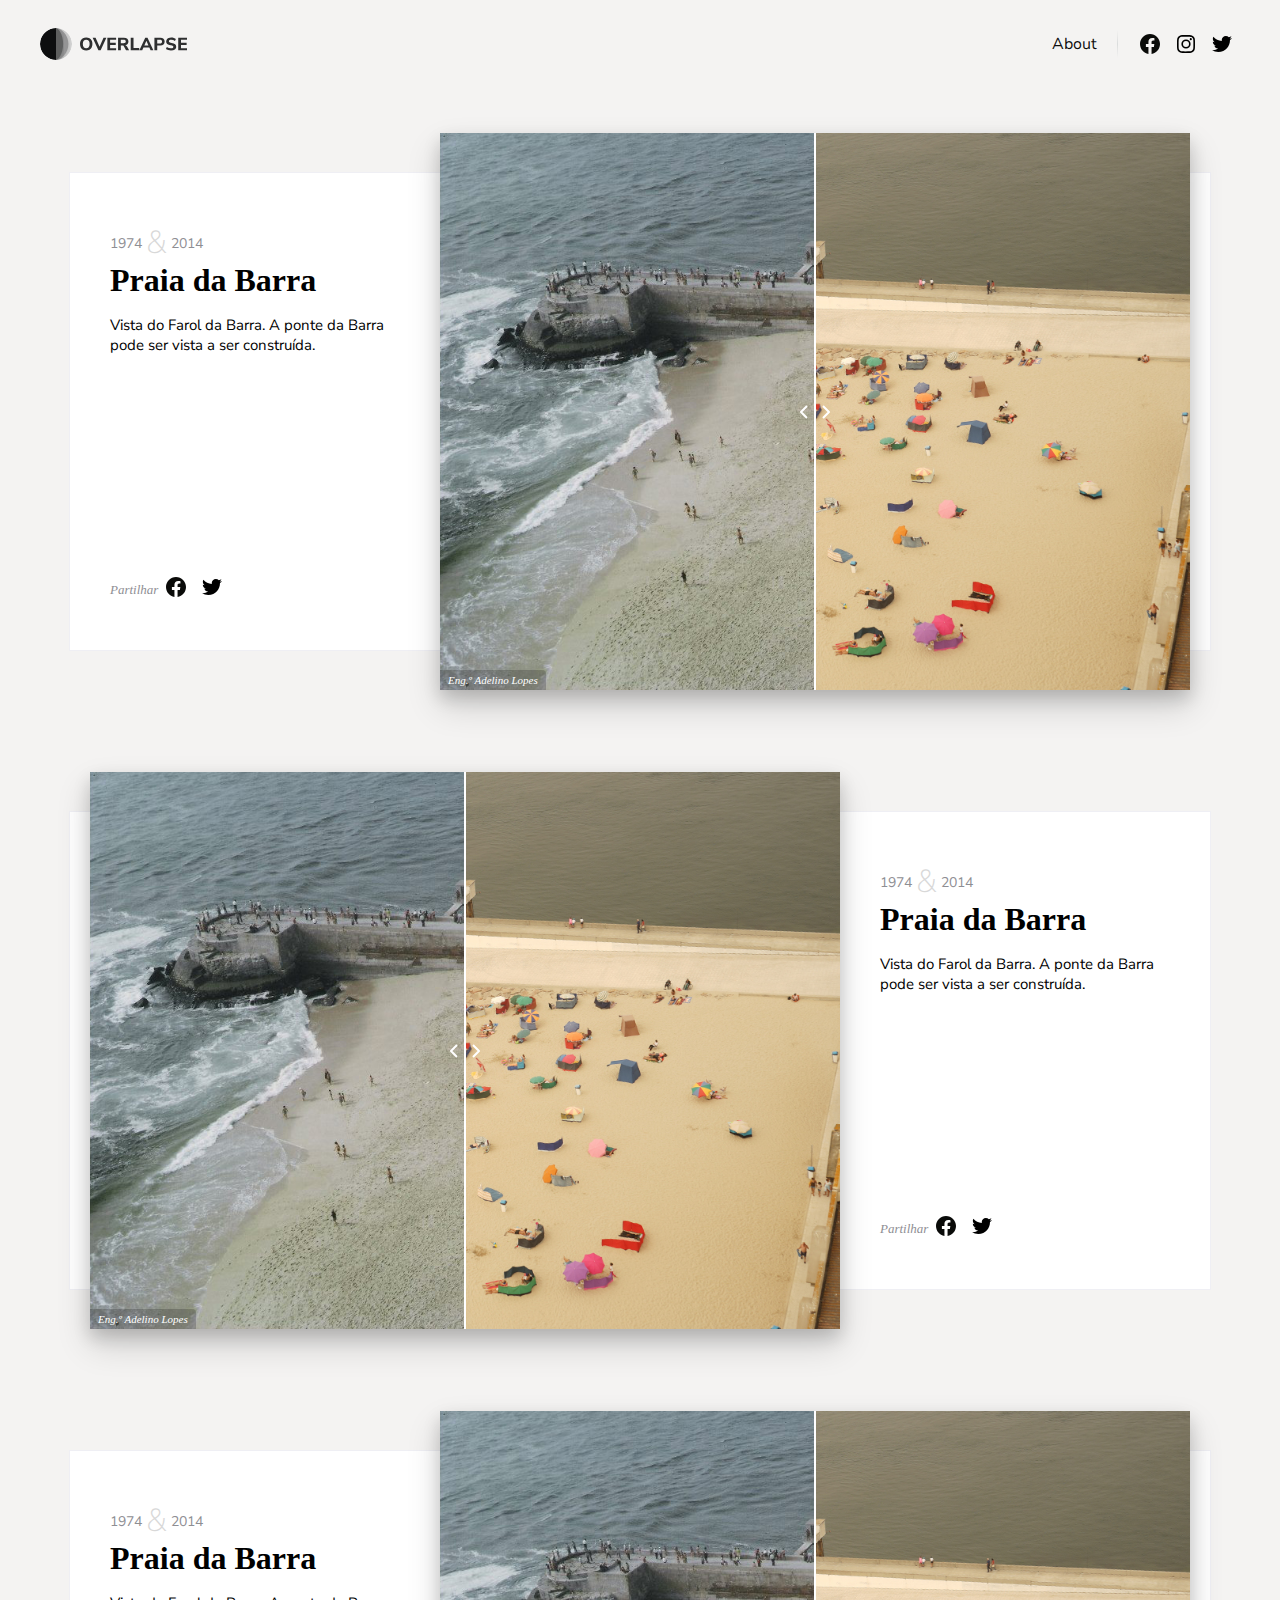
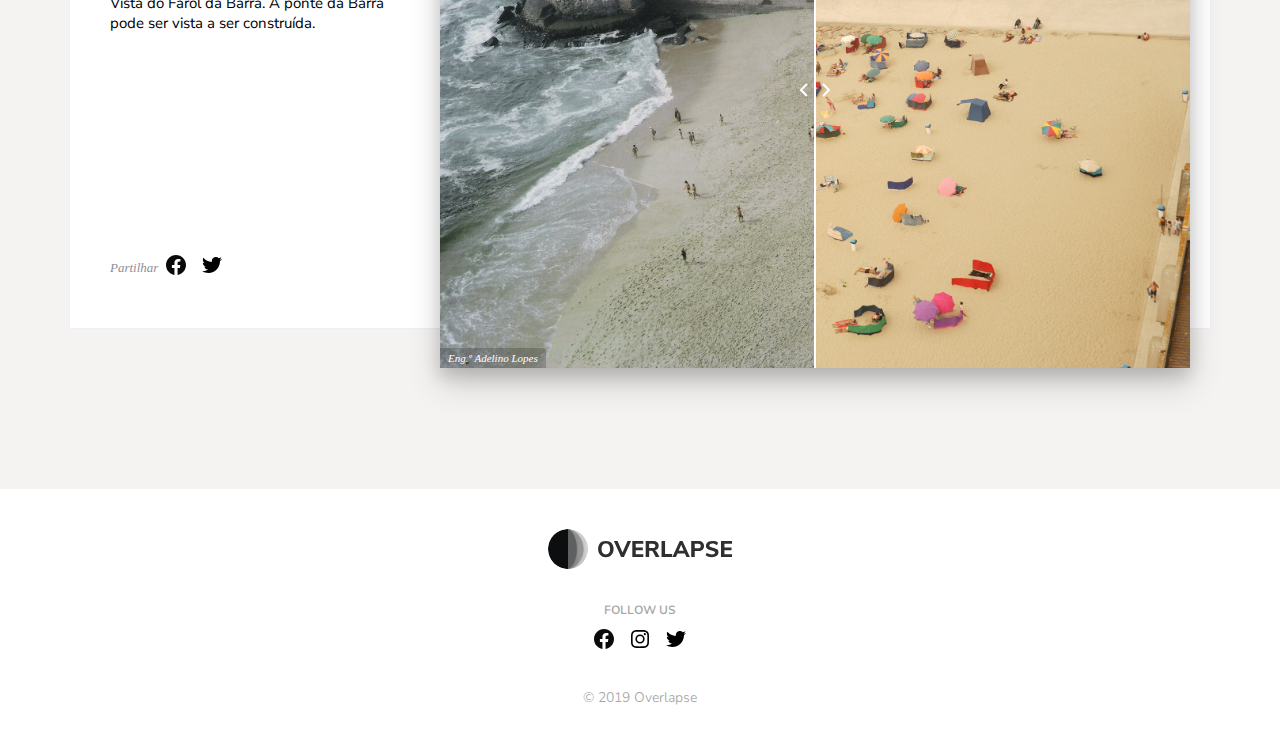
==== commit 060f5ffa: "Fixes" ====
--- a/index.html
+++ b/index.html
@@ -32,16 +32,37 @@
             <a href="/" class="logo" title="Overlapse Home">
                 <img class="" src="images/overlapse.svg" alt="Overlapse">
             </a>
-            <span class="nav-toggle">Menu</span>
+            <span class="menu">Menu</span>
             <nav role="main-nav">
                 <ul class="main-nav-items">
                     <li class="navigation-item"><a class="navigation-link" href="">About</a></li>
-                    <li class="navigation-item"><a class="navigation-link" href="https://www.facebook.com/overlapseproject">
-                        <img class="social-media-icon" src="images/facebook.svg" alt="Facebook"></a></li>
-                    <li class="navigation-item"><a class="navigation-link" href="https://www.instagram.com/overlapseproject/">
-                        <img class="social-media-icon" src="images/instagram.svg" alt="Instagram"></a></li>
-                    <li class="navigation-item"><a class="navigation-link"href="https://twitter.com/overlapseproject">
-                        <img class="social-media-icon" src="images/twitter.svg" alt="Twitter"></a></li>
+                    <li class="navigation-item">
+                        <!--<a class="navigation-link" href="https://www.facebook.com/overlapseproject">
+                            <img class="social-media-icon" src="images/facebook.svg" alt="Facebook">
+                        </a>-->
+                        <a class="project-detail-summing__social-link" href="https://www.facebook.com/overlapseproject" target="_blank" title="Open Facebook page" aria-label="Open Facebook page">
+                            <p class="sr-only">Open Facebook page</p>
+                            <span class="icon icon--facebook-button"></span>
+                        </a>
+                    </li>
+                    <li class="navigation-item">
+                        <!--<a class="navigation-link" href="https://www.instagram.com/overlapseproject/">
+                            <img class="social-media-icon" src="images/instagram.svg" alt="Instagram">
+                        </a>-->
+                        <a class="project-detail-summing__social-link" href="https://www.instagram.com/overlapseproject/" target="_blank" title="Open Instagram page" aria-label="Open Instagram page">
+                            <p class="sr-only">Open Instagram page</p>
+                            <span class="icon icon--instagram-button"></span>
+                        </a>
+                    </li>
+                    <li class="navigation-item">
+                        <!--<a class="navigation-link"href="https://twitter.com/overlapseproject">
+                            <img class="social-media-icon" src="images/twitter.svg" alt="Twitter">
+                        </a>-->
+                        <a class="project-detail-summing__social-link" href="https://twitter.com/overlapseproject" target="_blank" title="Open Twitter page" aria-label="Open Twitter page">
+                            <p class="sr-only">Open Twitter page</p>
+                            <span class="icon icon--twitter-button"></span>
+                        </a>
+                    </li>
                 </ul>
             </nav>
         </header>
--- a/css/main.css
+++ b/css/main.css
@@ -66,10 +66,6 @@
     top: -2px;
 }
 
-.nav-toggle {
-    display: none;
-}
-
 .logo {
     height: 32px;
 }
@@ -100,6 +96,10 @@
 
 span {
     display: block;
+}
+
+.menu {
+    display: none;
 }
 
 .container {
@@ -251,16 +251,84 @@
     background: #fff;
 }
 
+.sr-only {
+    position: absolute;
+    width: 1px;
+    height: 1px;
+    margin: -1px;
+    padding: 0;
+    overflow: hidden;
+    clip: rect(0,0,0,0);
+    border: 0;
+}
+
+.project-detail-summing__social-link {
+    display: inline-block;
+    font-size: 0;
+}
+
+.icon {
+    position: relative;
+    display: inline-block;
+    fill: #fff;
+}
+
+.icon--facebook-button, .icon--instagram-button, .icon--twitter-button {
+    width: 24px;
+    height: 24px;
+}
+
+.icon--facebook-button:after, .icon--instagram-button:after, .icon--twitter-button:after {
+    position: absolute;
+    top: 0;
+    left: 0;
+    display: inline-block;
+    width: 24px;
+    height: 24px;
+    content: " ";
+    background-size: 24px 24px;
+}
+
+.icon--facebook-button:after {
+    background-image: url(../images/facebook.svg);
+}
+
+.icon--instagram-button:after {
+    background-image: url(../images/instagram.svg);
+}
+
+.icon--twitter-button:after {
+    background-image: url(../images/twitter.svg);
+}
+
 @media (max-width: 768px) and (min-width: 513px) {
 
     .container {
-        margin: 0 20px;
+        margin: 0 12px;
     }
 
     .header {
         padding: 20px;
     }
 
+    .info {
+        margin: 28px 32px;
+    }
+
+    .left .ba-slider {
+        margin-left: 12px;
+    }
+
+    .ba-slider {
+        margin: -28px 0 -28px 0;
+    }
+
+}
+
+@media (max-width: 768px) and (min-width: 0px) {
+    .title {
+        font-size: 28px;
+    }
 }
 
 @media (max-width: 512px) and (min-width: 0px) {
@@ -303,7 +371,6 @@
 
     .left .ba-slider {
         margin-left: 0;
-        /*test*/
     }
 
     .description {
@@ -320,8 +387,8 @@
         justify-content: center;
     }
 
-    .title {
-        font-size: 28px;
+    .menu {
+        display: block;
     }
     
 }